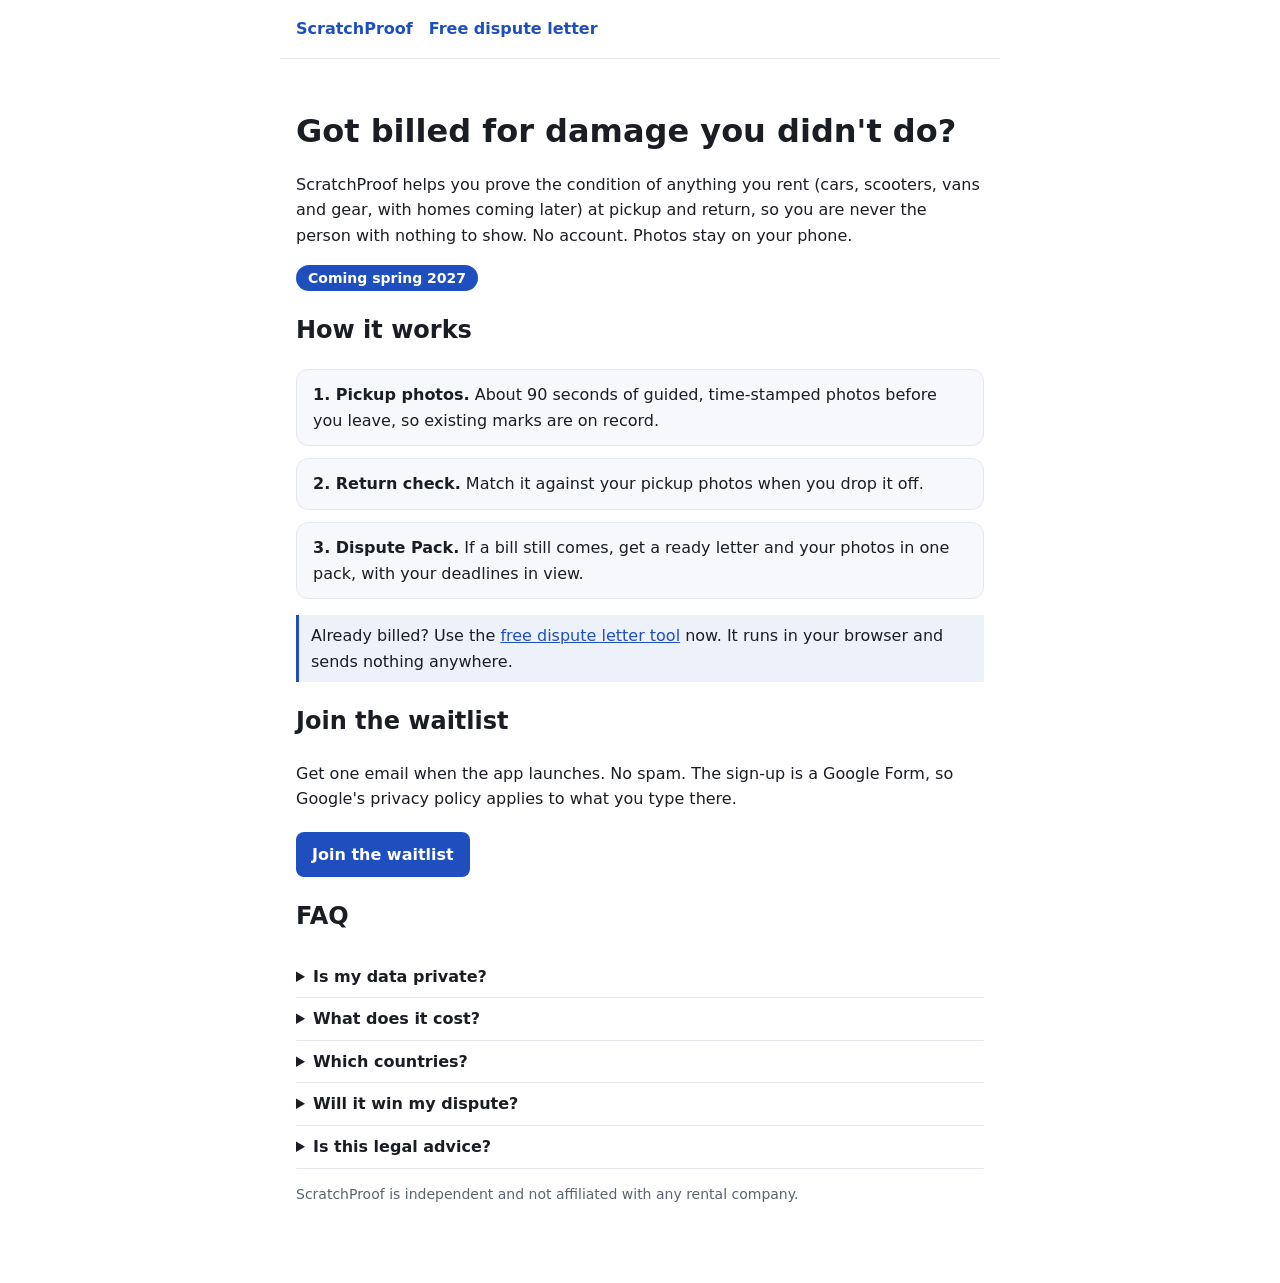
==== index.html @ 50e0fd53 "ScratchProof landing page + free dispute-letter tool Co-Authored-By: Claude Opus 5.5 <noreply@anthro" ====
<!doctype html><html lang="en"><head><meta charset="utf-8"><meta name="viewport" content="width=device-width,initial-scale=1"><title>ScratchProof</title><link rel="stylesheet" href="style.css"></head><body>
<nav><a href="index.html">ScratchProof</a><a href="dispute-letter.html">Free dispute letter</a></nav><main>
<h1>Got billed for damage you didn't do?</h1>
<p>ScratchProof helps you prove the condition of anything you rent (cars, scooters, vans and gear, with homes coming later) at pickup and return, so you are never the person with nothing to show. No account. Photos stay on your phone.</p>
<p><span class="badge">Coming spring 2027</span></p>
<h2>How it works</h2>
<ol class="steps">
<li><strong>1. Pickup photos.</strong> About 90 seconds of guided, time-stamped photos before you leave, so existing marks are on record.</li>
<li><strong>2. Return check.</strong> Match it against your pickup photos when you drop it off.</li>
<li><strong>3. Dispute Pack.</strong> If a bill still comes, get a ready letter and your photos in one pack, with your deadlines in view.</li></ol>
<p class="note">Already billed? Use the <a href="dispute-letter.html">free dispute letter tool</a> now. It runs in your browser and sends nothing anywhere.</p>
<h2>Join the waitlist</h2>
<p>Get one email when the app launches. No spam. The sign-up is a Google Form, so Google's privacy policy applies to what you type there.</p>
<p><a class="btn" href="https://forms.gle/NnTyar7YSfQTSBLS7" target="_blank" rel="noopener noreferrer">Join the waitlist</a></p>
<h2>FAQ</h2>
<details><summary>Is my data private?</summary>Photos are stored on your device. There is no account and nothing is uploaded unless you choose to share it.</details>
<details><summary>What does it cost?</summary>Capture is free and unlimited. The Dispute Pack is a paid extra, priced when we launch and shown before you tap.</details>
<details><summary>Which countries?</summary>US first, then UK and EU.</details>
<details><summary>Will it win my dispute?</summary>No promise. It gives you dated evidence and a firm, polite letter. Rental companies decide for themselves.</details>
<details><summary>Is this legal advice?</summary>No. It is a general information tool.</details>
<p class="muted">ScratchProof is independent and not affiliated with any rental company.</p>
</main></body></html>
---- style.css ----
:root{--bg:#fff;--fg:#1a1d24;--muted:#5b6270;--accent:#1f4fbf;--line:#e4e7ee;--card:#f6f8fc}
@media (prefers-color-scheme:dark){:root{--bg:#111318;--fg:#eceef3;--muted:#a3aab8;--accent:#7ea2ff;--line:#262a33;--card:#181b22}}
*{box-sizing:border-box}body{margin:0;background:var(--bg);color:var(--fg);font:16px/1.6 system-ui,-apple-system,Segoe UI,Roboto,sans-serif}
main{max-width:720px;margin:0 auto;padding:32px 16px 64px}a{color:var(--accent)}h1{line-height:1.2;font-size:2rem}
nav{display:flex;gap:16px;flex-wrap:wrap;padding:16px;border-bottom:1px solid var(--line);max-width:720px;margin:0 auto}
nav a{text-decoration:none;font-weight:600}.muted{color:var(--muted);font-size:14px}
.note{border-left:3px solid var(--accent);padding:8px 12px;background:color-mix(in srgb,var(--accent) 8%,transparent)}
.steps{display:grid;gap:12px;padding:0;list-style:none}.steps li{background:var(--card);border:1px solid var(--line);border-radius:12px;padding:12px 16px}
.badge{display:inline-block;background:var(--accent);color:var(--bg);border-radius:99px;padding:2px 12px;font-weight:600;font-size:14px}
label{display:block;font-weight:600;margin:12px 0 4px}
input,select,button,textarea{font:inherit;color:var(--fg);background:var(--bg);border:1px solid var(--line);border-radius:8px;padding:8px 10px;width:100%}
button{width:auto;background:var(--accent);color:var(--bg);border:0;font-weight:600;cursor:pointer;margin:12px 8px 0 0}
textarea{min-height:360px;font-family:ui-monospace,Menlo,monospace;font-size:14px}
details{border-bottom:1px solid var(--line);padding:8px 0}summary{cursor:pointer;font-weight:600}
a.btn{display:inline-block;background:var(--accent);color:var(--bg);font-weight:600;text-decoration:none;border-radius:8px;padding:10px 16px;margin-top:4px}
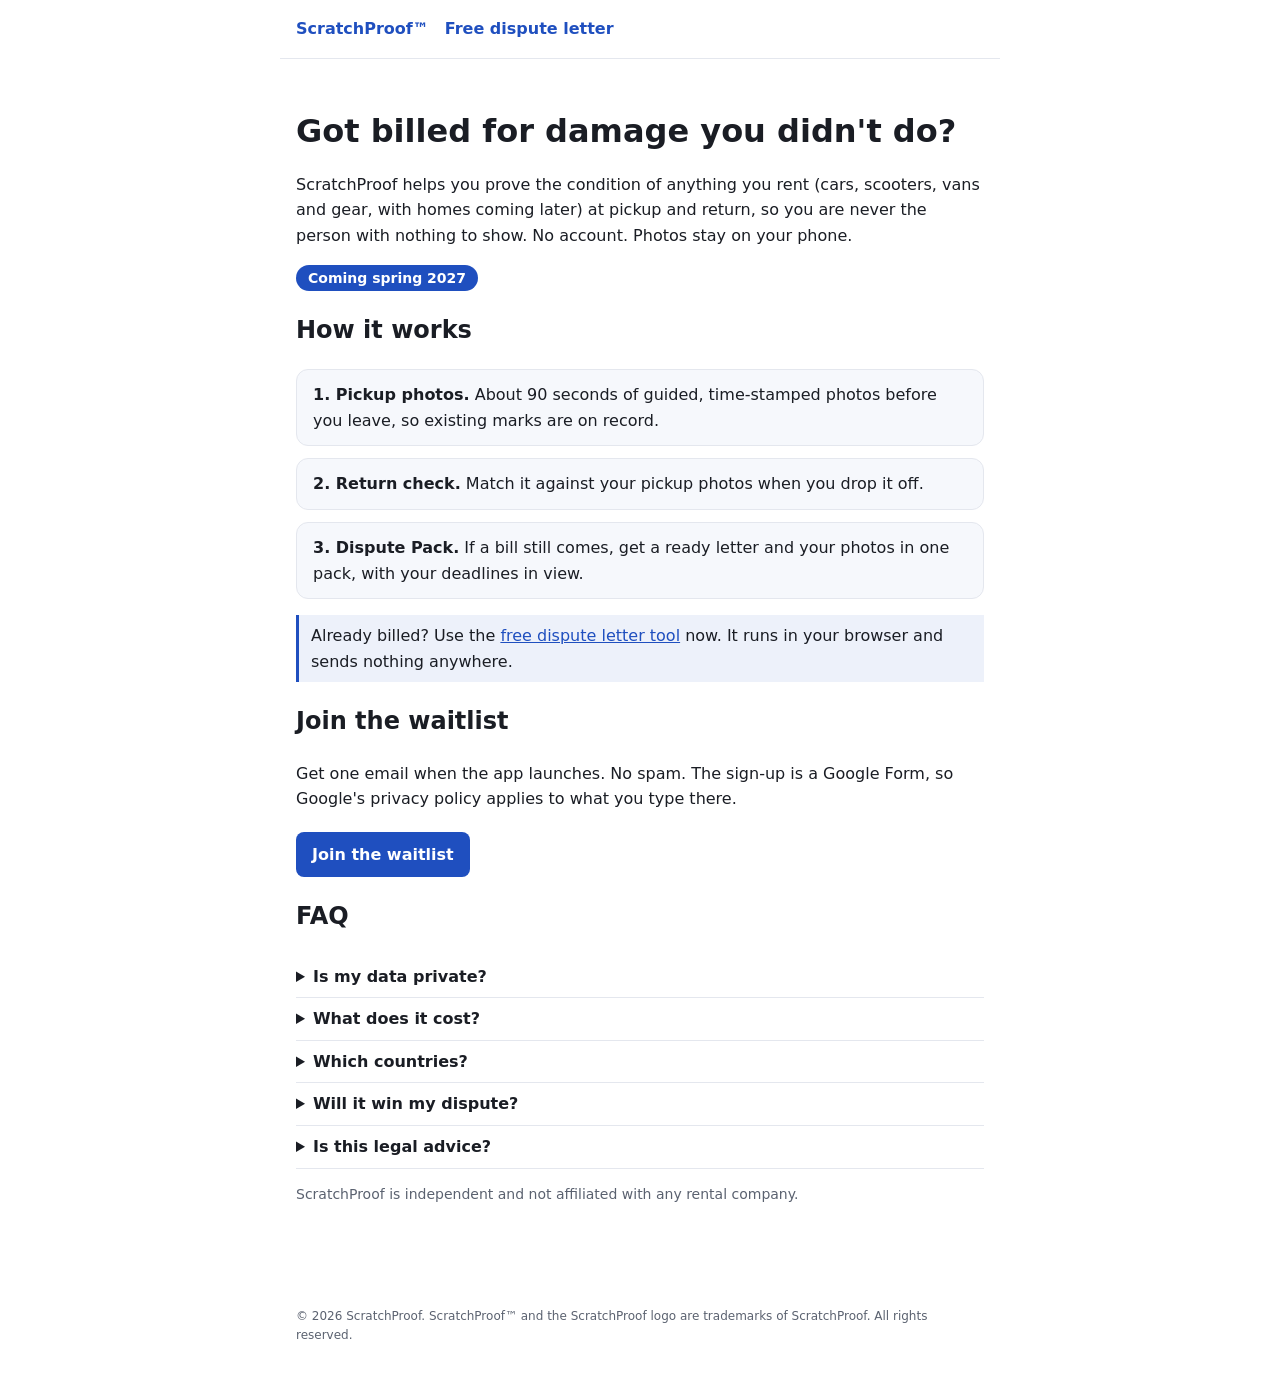
==== commit 4bfd2538: "GREEN: TM on the name, copyright + trademark footer on both pages Co-Authored-By: Claude Opus 5.5 <n" ====
--- a/index.html
+++ b/index.html
@@ -1,5 +1,5 @@
-<!doctype html><html lang="en"><head><meta charset="utf-8"><meta name="viewport" content="width=device-width,initial-scale=1"><title>ScratchProof</title><link rel="stylesheet" href="style.css"></head><body>
-<nav><a href="index.html">ScratchProof</a><a href="dispute-letter.html">Free dispute letter</a></nav><main>
+<!doctype html><html lang="en"><head><meta charset="utf-8"><meta name="viewport" content="width=device-width,initial-scale=1"><title>ScratchProof</title><link rel="stylesheet" href="style.css"><link rel="icon" href="favicon.ico" sizes="48x48"><link rel="icon" href="favicon.svg" type="image/svg+xml"><link rel="apple-touch-icon" href="apple-touch-icon.png"></head><body>
+<nav><a href="index.html">ScratchProof™</a><a href="dispute-letter.html">Free dispute letter</a></nav><main>
 <h1>Got billed for damage you didn't do?</h1>
 <p>ScratchProof helps you prove the condition of anything you rent (cars, scooters, vans and gear, with homes coming later) at pickup and return, so you are never the person with nothing to show. No account. Photos stay on your phone.</p>
 <p><span class="badge">Coming spring 2027</span></p>
@@ -19,4 +19,4 @@
 <details><summary>Will it win my dispute?</summary>No promise. It gives you dated evidence and a firm, polite letter. Rental companies decide for themselves.</details>
 <details><summary>Is this legal advice?</summary>No. It is a general information tool.</details>
 <p class="muted">ScratchProof is independent and not affiliated with any rental company.</p>
-</main></body></html>
+</main><footer class="legal">© 2026 ScratchProof. ScratchProof™ and the ScratchProof logo are trademarks of ScratchProof. All rights reserved.</footer></body></html>
--- a/style.css
+++ b/style.css
@@ -13,3 +13,4 @@
 textarea{min-height:360px;font-family:ui-monospace,Menlo,monospace;font-size:14px}
 details{border-bottom:1px solid var(--line);padding:8px 0}summary{cursor:pointer;font-weight:600}
 a.btn{display:inline-block;background:var(--accent);color:var(--bg);font-weight:600;text-decoration:none;border-radius:8px;padding:10px 16px;margin-top:4px}
+footer.legal{max-width:720px;margin:24px auto 32px;padding:0 16px;font-size:12px;color:var(--muted,#6b7a85)}
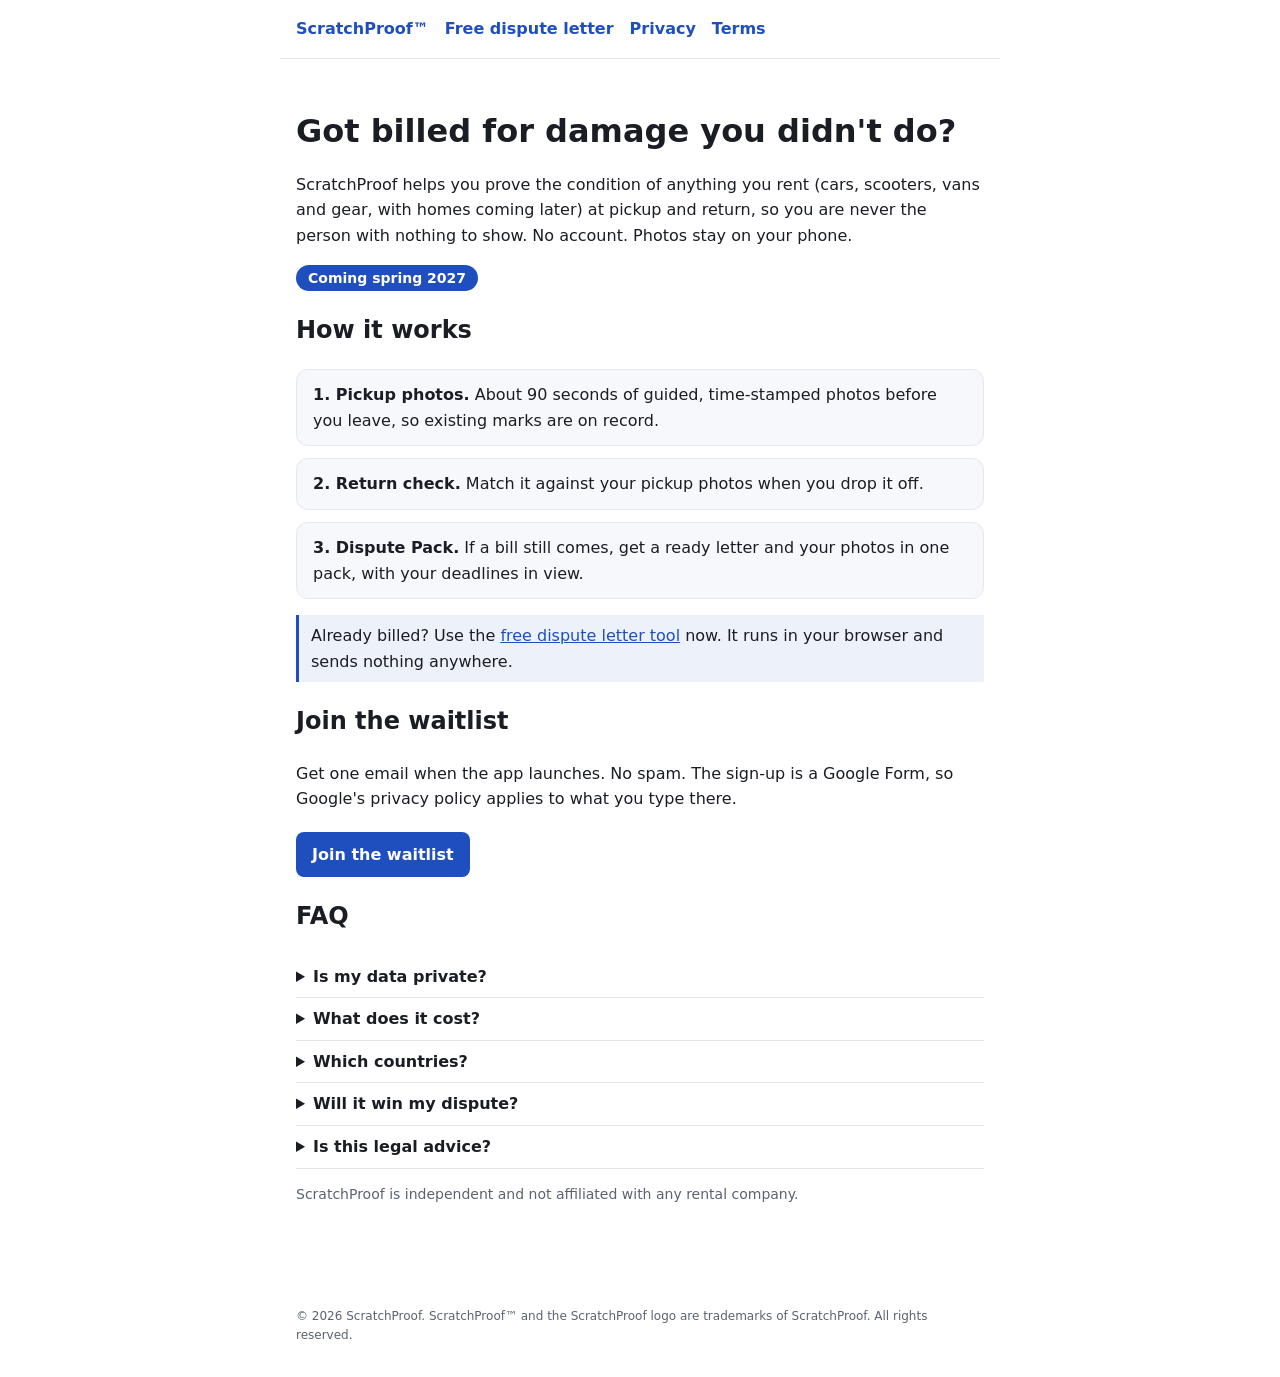
==== commit a6e789b3: "Privacy and Terms pages; Privacy and Terms links on every page (GREEN) Facts checked against the app" ====
--- a/index.html
+++ b/index.html
@@ -1,5 +1,5 @@
 <!doctype html><html lang="en"><head><meta charset="utf-8"><meta name="viewport" content="width=device-width,initial-scale=1"><title>ScratchProof</title><link rel="stylesheet" href="style.css"><link rel="icon" href="favicon.ico" sizes="48x48"><link rel="icon" href="favicon.svg" type="image/svg+xml"><link rel="apple-touch-icon" href="apple-touch-icon.png"></head><body>
-<nav><a href="index.html">ScratchProof™</a><a href="dispute-letter.html">Free dispute letter</a></nav><main>
+<nav><a href="index.html">ScratchProof™</a><a href="dispute-letter.html">Free dispute letter</a><a href="privacy.html">Privacy</a><a href="terms.html">Terms</a></nav><main>
 <h1>Got billed for damage you didn't do?</h1>
 <p>ScratchProof helps you prove the condition of anything you rent (cars, scooters, vans and gear, with homes coming later) at pickup and return, so you are never the person with nothing to show. No account. Photos stay on your phone.</p>
 <p><span class="badge">Coming spring 2027</span></p>
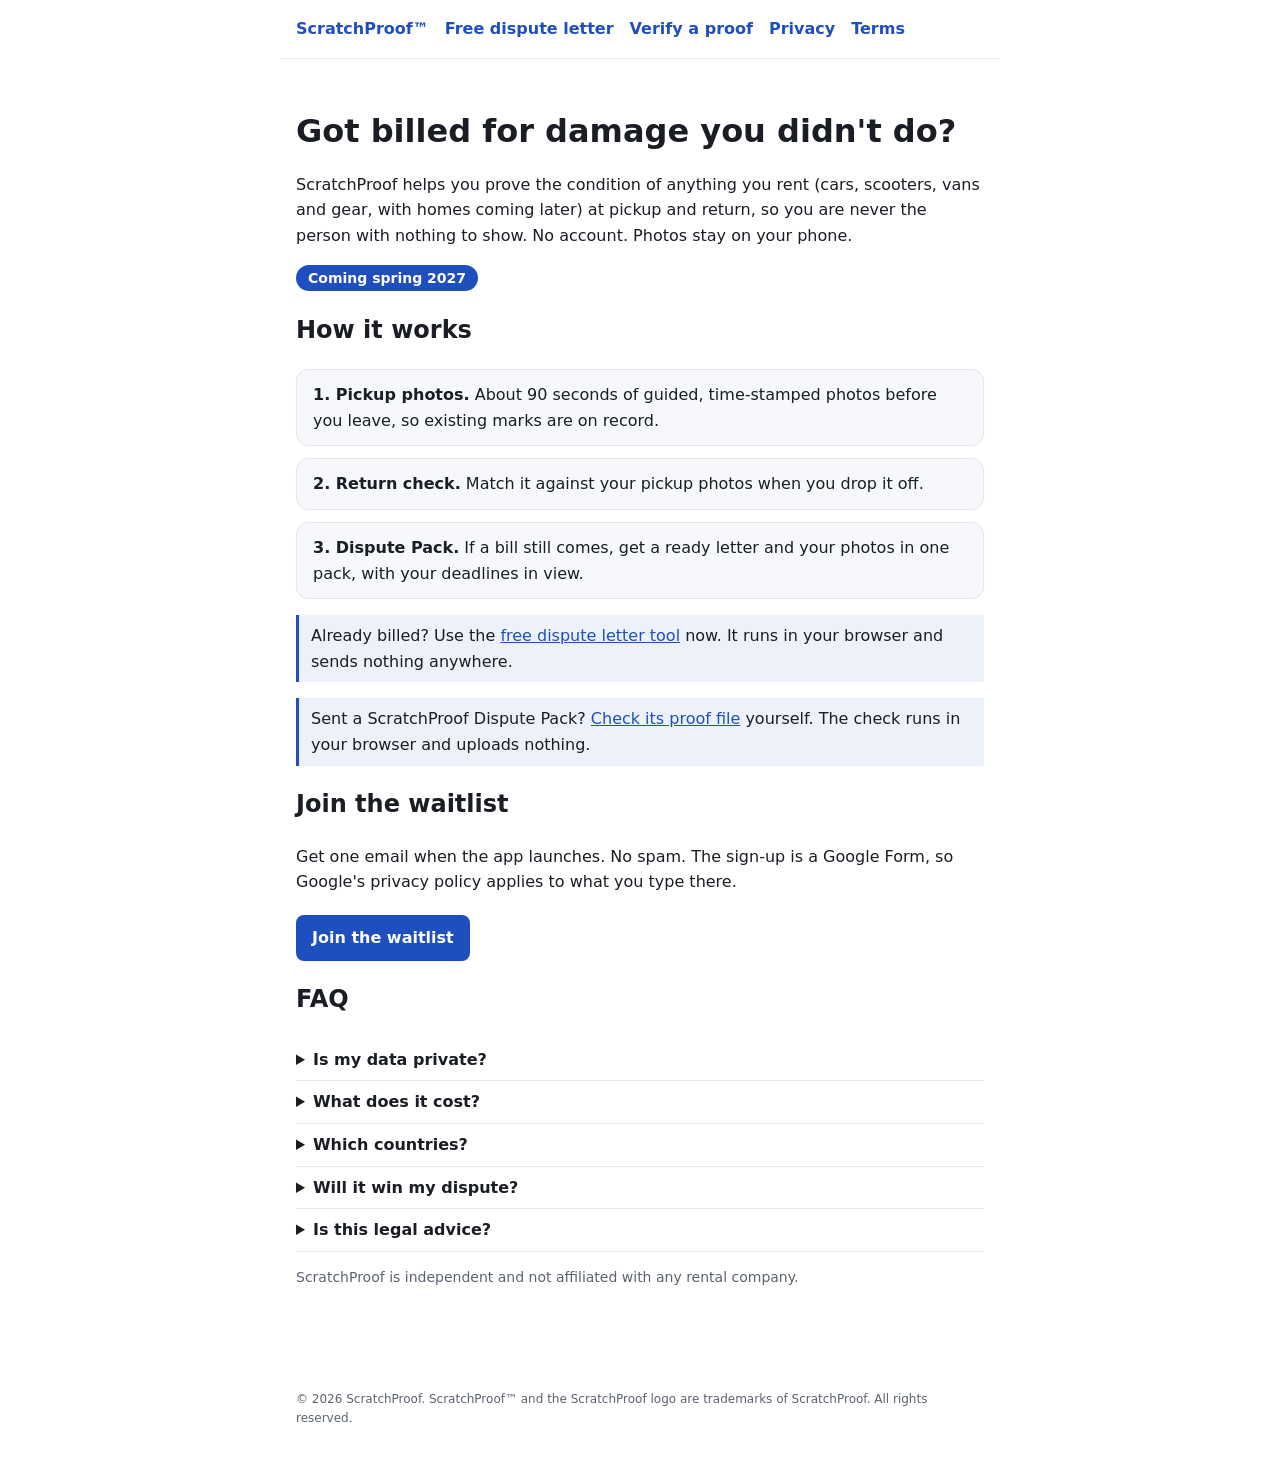
==== commit 5c0fe0b1: "Verify page: check a proof file in the browser with the app's own seal code (GREEN) verify.html + ve" ====
--- a/index.html
+++ b/index.html
@@ -1,5 +1,5 @@
 <!doctype html><html lang="en"><head><meta charset="utf-8"><meta name="viewport" content="width=device-width,initial-scale=1"><title>ScratchProof</title><link rel="stylesheet" href="style.css"><link rel="icon" href="favicon.ico" sizes="48x48"><link rel="icon" href="favicon.svg" type="image/svg+xml"><link rel="apple-touch-icon" href="apple-touch-icon.png"></head><body>
-<nav><a href="index.html">ScratchProof™</a><a href="dispute-letter.html">Free dispute letter</a><a href="privacy.html">Privacy</a><a href="terms.html">Terms</a></nav><main>
+<nav><a href="index.html">ScratchProof™</a><a href="dispute-letter.html">Free dispute letter</a><a href="verify.html">Verify a proof</a><a href="privacy.html">Privacy</a><a href="terms.html">Terms</a></nav><main>
 <h1>Got billed for damage you didn't do?</h1>
 <p>ScratchProof helps you prove the condition of anything you rent (cars, scooters, vans and gear, with homes coming later) at pickup and return, so you are never the person with nothing to show. No account. Photos stay on your phone.</p>
 <p><span class="badge">Coming spring 2027</span></p>
@@ -9,6 +9,7 @@
 <li><strong>2. Return check.</strong> Match it against your pickup photos when you drop it off.</li>
 <li><strong>3. Dispute Pack.</strong> If a bill still comes, get a ready letter and your photos in one pack, with your deadlines in view.</li></ol>
 <p class="note">Already billed? Use the <a href="dispute-letter.html">free dispute letter tool</a> now. It runs in your browser and sends nothing anywhere.</p>
+<p class="note">Sent a ScratchProof Dispute Pack? <a href="verify.html">Check its proof file</a> yourself. The check runs in your browser and uploads nothing.</p>
 <h2>Join the waitlist</h2>
 <p>Get one email when the app launches. No spam. The sign-up is a Google Form, so Google's privacy policy applies to what you type there.</p>
 <p><a class="btn" href="https://forms.gle/NnTyar7YSfQTSBLS7" target="_blank" rel="noopener noreferrer">Join the waitlist</a></p>
--- a/style.css
+++ b/style.css
@@ -14,3 +14,34 @@
 details{border-bottom:1px solid var(--line);padding:8px 0}summary{cursor:pointer;font-weight:600}
 a.btn{display:inline-block;background:var(--accent);color:var(--bg);font-weight:600;text-decoration:none;border-radius:8px;padding:10px 16px;margin-top:4px}
 footer.legal{max-width:720px;margin:24px auto 32px;padding:0 16px;font-size:12px;color:var(--muted,#6b7a85)}
+:root{--ok:#0f7a4a;--bad:#c2352b;--warn:#a15c00;--shadow:0 1px 2px rgba(16,24,40,.06),0 8px 24px rgba(16,24,40,.06)}
+@media (prefers-color-scheme:dark){:root{--ok:#4ccf8f;--bad:#ff7b72;--warn:#e3a74a;--shadow:0 1px 2px rgba(0,0,0,.4)}}
+.mono{font-family:ui-monospace,SFMono-Regular,Menlo,monospace;font-size:13px;overflow-wrap:anywhere}
+.verify h1{font-size:2.25rem;letter-spacing:-.02em;margin:4px 0 8px}.eyebrow{margin:0;color:var(--accent);font-weight:700;font-size:13px;letter-spacing:.08em;text-transform:uppercase}
+.lead{font-size:18px;color:var(--muted)}.verify h2{margin-top:40px;font-size:1.25rem}.verify h3{margin:0;font-size:1.05rem}
+.drop{position:relative;display:flex;flex-direction:column;align-items:center;gap:4px;margin:24px 0 0;padding:36px 16px;border:1.5px dashed color-mix(in srgb,var(--accent) 45%,var(--line));border-radius:16px;background:var(--card);text-align:center;cursor:pointer;font-weight:400;transition:border-color .15s,background .15s}
+.drop:hover,.drop.over,.drop:focus-within{border-color:var(--accent);background:color-mix(in srgb,var(--accent) 7%,var(--card))}
+.drop input{position:absolute;inset:0;opacity:0;cursor:pointer;width:100%}.drop strong{font-size:17px}.drop span{color:var(--muted);font-size:14px}
+.drop .file-name{color:var(--fg);margin-top:4px}.drop-icon{width:36px;height:36px;color:var(--accent);margin-bottom:6px}.drop-small{padding:20px 16px;margin-top:12px}
+.private{display:flex;gap:8px;align-items:center;color:var(--muted);font-size:14px;margin:12px 0 0}.private svg{width:18px;height:18px;flex:none;color:var(--ok)}
+.note.is-bad{border-left-color:var(--bad);background:color-mix(in srgb,var(--bad) 8%,transparent)}
+.card{background:var(--bg);border:1px solid var(--line);border-radius:16px;padding:16px 20px;margin-top:16px;box-shadow:var(--shadow)}
+.verdict{display:flex;gap:14px;align-items:flex-start;margin-top:32px;padding:18px 20px;border-radius:16px;border:1px solid}
+.verdict strong{font-size:1.2rem}.verdict p{margin:4px 0 0;color:var(--muted)}
+.verdict.is-ok{border-color:color-mix(in srgb,var(--ok) 40%,transparent);background:color-mix(in srgb,var(--ok) 9%,var(--bg))}
+.verdict.is-bad{border-color:color-mix(in srgb,var(--bad) 40%,transparent);background:color-mix(in srgb,var(--bad) 9%,var(--bg))}
+.verdict-mark{flex:none;width:32px;height:32px;border-radius:50%;display:grid;place-items:center;color:var(--bg);font-weight:800;font-size:18px}
+.is-ok .verdict-mark{background:var(--ok)}.is-ok .verdict-mark::before{content:"✓"}.is-bad .verdict-mark{background:var(--bad)}.is-bad .verdict-mark::before{content:"!"}
+.seal-head{display:flex;justify-content:space-between;align-items:center;gap:12px;padding-bottom:8px;border-bottom:1px solid var(--line)}
+.pill{border-radius:99px;padding:2px 10px;font-size:13px;font-weight:600;white-space:nowrap}
+.pill-ok{color:var(--ok);background:color-mix(in srgb,var(--ok) 12%,transparent)}.pill-bad{color:var(--bad);background:color-mix(in srgb,var(--bad) 12%,transparent)}
+.row{display:flex;gap:12px;padding:10px 0;border-bottom:1px solid var(--line)}.row:last-child{border-bottom:0}.row-body{min-width:0;flex:1}
+.row-label{font-size:13px;color:var(--muted)}.row-value{font-weight:500}.row-detail{color:var(--muted);font-size:12px;white-space:pre-wrap;margin-top:2px}
+.dot{flex:none;width:20px;height:20px;border-radius:50%;margin-top:2px;display:grid;place-items:center;font-size:12px;font-weight:800;color:var(--bg)}
+.state-ok .dot{background:var(--ok)}.state-ok .dot::before{content:"✓"}.state-bad .dot{background:var(--bad)}.state-bad .dot::before{content:"✕"}
+.state-warn .dot{background:var(--warn)}.state-warn .dot::before{content:"!"}.state-info .dot{background:transparent;border:1.5px solid var(--line)}
+.state-bad .row-value{color:var(--bad)}.sub{margin:12px 0 0;font-size:13px;font-weight:600;color:var(--muted)}
+.explain{display:grid;gap:4px}.explain p{margin:0;padding:12px 16px;background:var(--card);border:1px solid var(--line);border-radius:12px}
+[hidden]{display:none!important}
+.facts{display:grid;grid-template-columns:repeat(auto-fit,minmax(150px,1fr));gap:8px;margin:12px 0 4px}.fact{background:var(--card);border:1px solid var(--line);border-radius:10px;padding:8px 12px;min-width:0}
+.explain{gap:8px}
